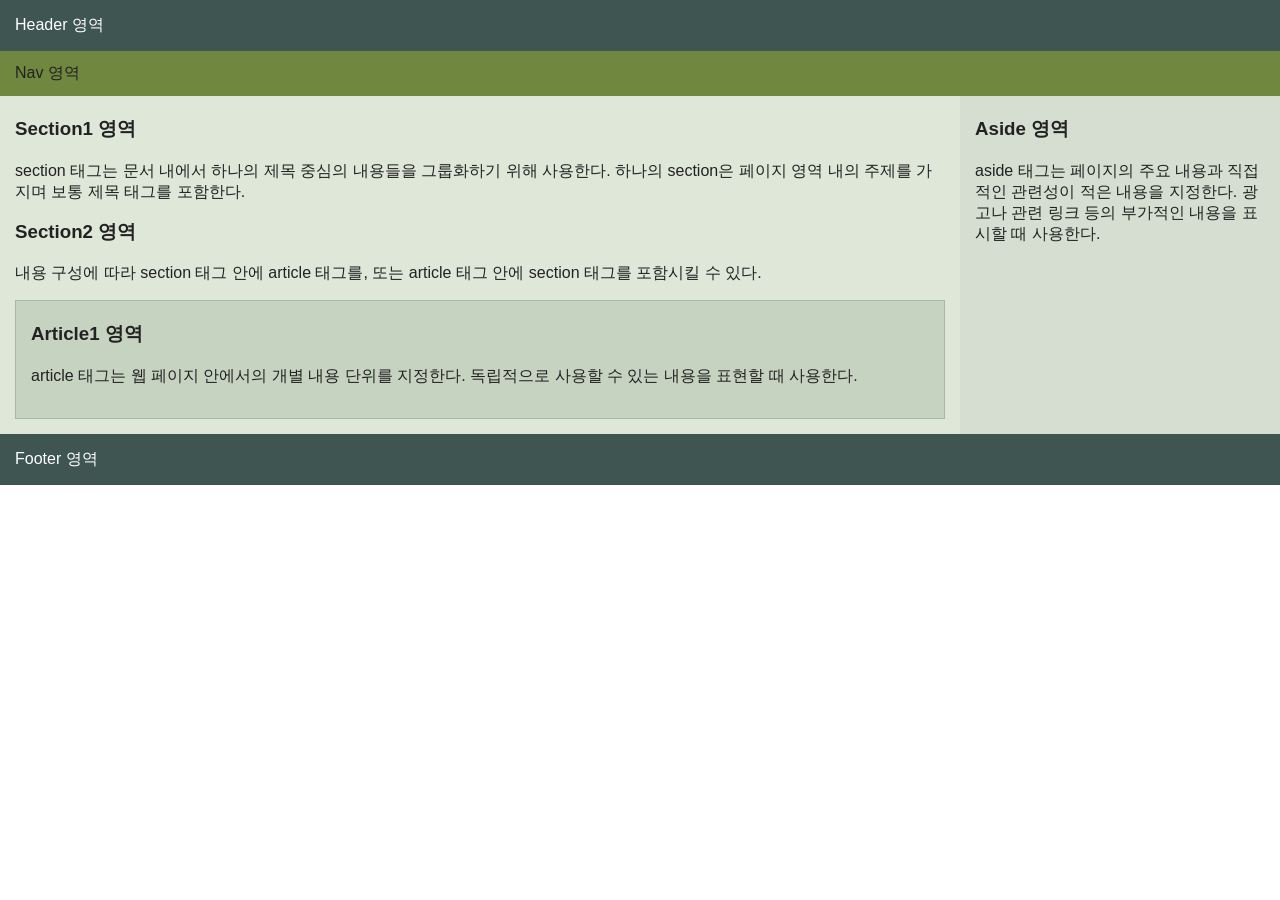
==== index.html @ 1e2e7b55 "Rename asdf.html to index.html" ====
<!DOCTYPE html>
<html lang="ko">
<head>
    <meta charset="UTF-8">
    <meta name="viewport"
          content="width=device-width, initial-scale=1.0">

    <title>HTML5 시맨틱 태그 레이아웃</title>

    <style>
        * {
            box-sizing: border-box;
        }

        body {
            margin: 0;
            font-family: Arial, sans-serif;
            color: #222;
        }

        /* Header */
        header {
            background-color: #3f5551;
            color: white;
            padding: 15px;
        }

        /* Nav */
        nav {
            background-color: #70873f;
            padding: 12px 15px;
        }

        /* section과 aside를 항상 좌우 배치 */
        main {
            display: flex;
            flex-direction: row;
            width: 100%;
            background-color: #dfe7d8;
        }

        /* 왼쪽 영역 */
        section {
            flex: 1;
            min-width: 0;
            padding: 15px;
            background-color: #dfe7d8;
        }

        /* Article */
        article {
            background-color: #c7d3c1;
            border: 1px solid #aab7a5;
            padding: 15px;
            margin-top: 15px;
        }

        /* 오른쪽 Aside */
        aside {
            width: 25%;
            min-width: 120px;

            padding: 15px;
            background-color: #d5ded0;

            /* 절대 아래로 내려가지 않게 */
            flex-shrink: 0;
        }

        /* Footer */
        footer {
            background-color: #3f5551;
            color: white;
            padding: 15px;
        }

        h3 {
            margin-top: 5px;
        }

        /*
         화면이 작아져도 aside를 아래로 내리지 않음
        */
        @media screen and (max-width: 768px) {

            main {
                flex-direction: row;
            }

            section {
                flex: 1;
                min-width: 0;
            }

            aside {
                width: 120px;
                min-width: 120px;
            }
        }
    </style>
</head>

<body>

<header>
    Header 영역
</header>

<nav>
    Nav 영역
</nav>

<main>

    <section>

        <h3>Section1 영역</h3>

        <p>
            section 태그는 문서 내에서 하나의 제목 중심의
            내용들을 그룹화하기 위해 사용한다.
            하나의 section은 페이지 영역 내의 주제를 가지며
            보통 제목 태그를 포함한다.
        </p>

        <h3>Section2 영역</h3>

        <p>
            내용 구성에 따라 section 태그 안에 article 태그를,
            또는 article 태그 안에 section 태그를
            포함시킬 수 있다.
        </p>

        <article>
            <h3>Article1 영역</h3>

            <p>
                article 태그는 웹 페이지 안에서의 개별 내용
                단위를 지정한다. 독립적으로 사용할 수 있는
                내용을 표현할 때 사용한다.
            </p>
        </article>

    </section>


    <aside>

        <h3>Aside 영역</h3>

        <p>
            aside 태그는 페이지의 주요 내용과
            직접적인 관련성이 적은 내용을 지정한다.
            광고나 관련 링크 등의 부가적인 내용을
            표시할 때 사용한다.
        </p>

    </aside>

</main>


<footer>
    Footer 영역
</footer>

</body>
</html>
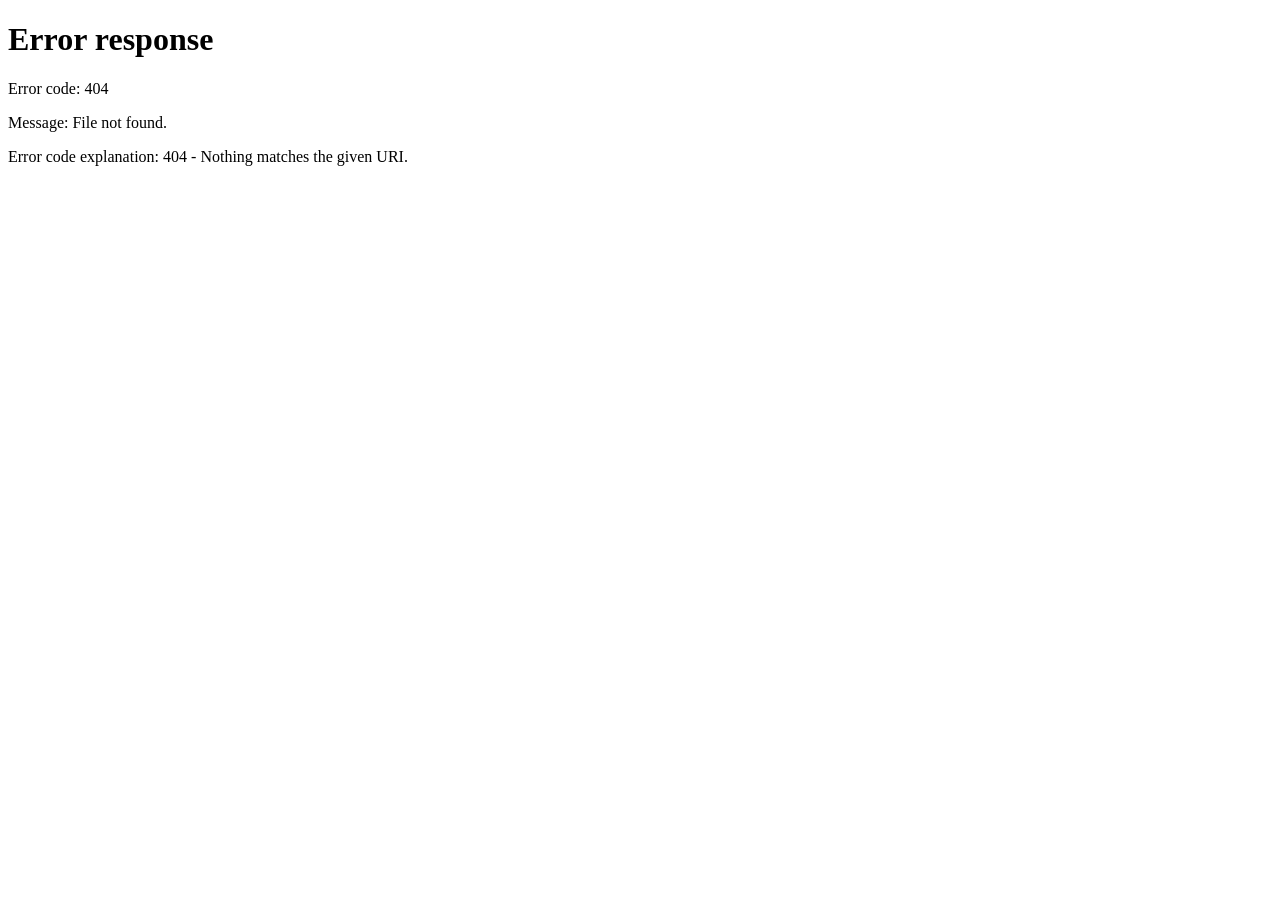
==== commit 020437ae: "Add files via upload" ====
--- a/index.html
+++ b/index.html
@@ -1,168 +1 @@
-<!DOCTYPE html>
-<html lang="ko">
-<head>
-    <meta charset="UTF-8">
-    <meta name="viewport"
-          content="width=device-width, initial-scale=1.0">
-
-    <title>HTML5 시맨틱 태그 레이아웃</title>
-
-    <style>
-        * {
-            box-sizing: border-box;
-        }
-
-        body {
-            margin: 0;
-            font-family: Arial, sans-serif;
-            color: #222;
-        }
-
-        /* Header */
-        header {
-            background-color: #3f5551;
-            color: white;
-            padding: 15px;
-        }
-
-        /* Nav */
-        nav {
-            background-color: #70873f;
-            padding: 12px 15px;
-        }
-
-        /* section과 aside를 항상 좌우 배치 */
-        main {
-            display: flex;
-            flex-direction: row;
-            width: 100%;
-            background-color: #dfe7d8;
-        }
-
-        /* 왼쪽 영역 */
-        section {
-            flex: 1;
-            min-width: 0;
-            padding: 15px;
-            background-color: #dfe7d8;
-        }
-
-        /* Article */
-        article {
-            background-color: #c7d3c1;
-            border: 1px solid #aab7a5;
-            padding: 15px;
-            margin-top: 15px;
-        }
-
-        /* 오른쪽 Aside */
-        aside {
-            width: 25%;
-            min-width: 120px;
-
-            padding: 15px;
-            background-color: #d5ded0;
-
-            /* 절대 아래로 내려가지 않게 */
-            flex-shrink: 0;
-        }
-
-        /* Footer */
-        footer {
-            background-color: #3f5551;
-            color: white;
-            padding: 15px;
-        }
-
-        h3 {
-            margin-top: 5px;
-        }
-
-        /*
-         화면이 작아져도 aside를 아래로 내리지 않음
-        */
-        @media screen and (max-width: 768px) {
-
-            main {
-                flex-direction: row;
-            }
-
-            section {
-                flex: 1;
-                min-width: 0;
-            }
-
-            aside {
-                width: 120px;
-                min-width: 120px;
-            }
-        }
-    </style>
-</head>
-
-<body>
-
-<header>
-    Header 영역
-</header>
-
-<nav>
-    Nav 영역
-</nav>
-
-<main>
-
-    <section>
-
-        <h3>Section1 영역</h3>
-
-        <p>
-            section 태그는 문서 내에서 하나의 제목 중심의
-            내용들을 그룹화하기 위해 사용한다.
-            하나의 section은 페이지 영역 내의 주제를 가지며
-            보통 제목 태그를 포함한다.
-        </p>
-
-        <h3>Section2 영역</h3>
-
-        <p>
-            내용 구성에 따라 section 태그 안에 article 태그를,
-            또는 article 태그 안에 section 태그를
-            포함시킬 수 있다.
-        </p>
-
-        <article>
-            <h3>Article1 영역</h3>
-
-            <p>
-                article 태그는 웹 페이지 안에서의 개별 내용
-                단위를 지정한다. 독립적으로 사용할 수 있는
-                내용을 표현할 때 사용한다.
-            </p>
-        </article>
-
-    </section>
-
-
-    <aside>
-
-        <h3>Aside 영역</h3>
-
-        <p>
-            aside 태그는 페이지의 주요 내용과
-            직접적인 관련성이 적은 내용을 지정한다.
-            광고나 관련 링크 등의 부가적인 내용을
-            표시할 때 사용한다.
-        </p>
-
-    </aside>
-
-</main>
-
-
-<footer>
-    Footer 영역
-</footer>
-
-</body>
-</html>
+<!doctype html><html lang="ko"><head><meta charset="utf-8"><meta name="viewport" content="width=device-width,initial-scale=1"><meta http-equiv="refresh" content="0;url=mintro.html"><title>나의 포트폴리오</title><link rel="icon" type="image/png" href="../images/portfolio-icon.png"></head><body><p><a href="mintro.html">포트폴리오로 이동</a></p></body></html>
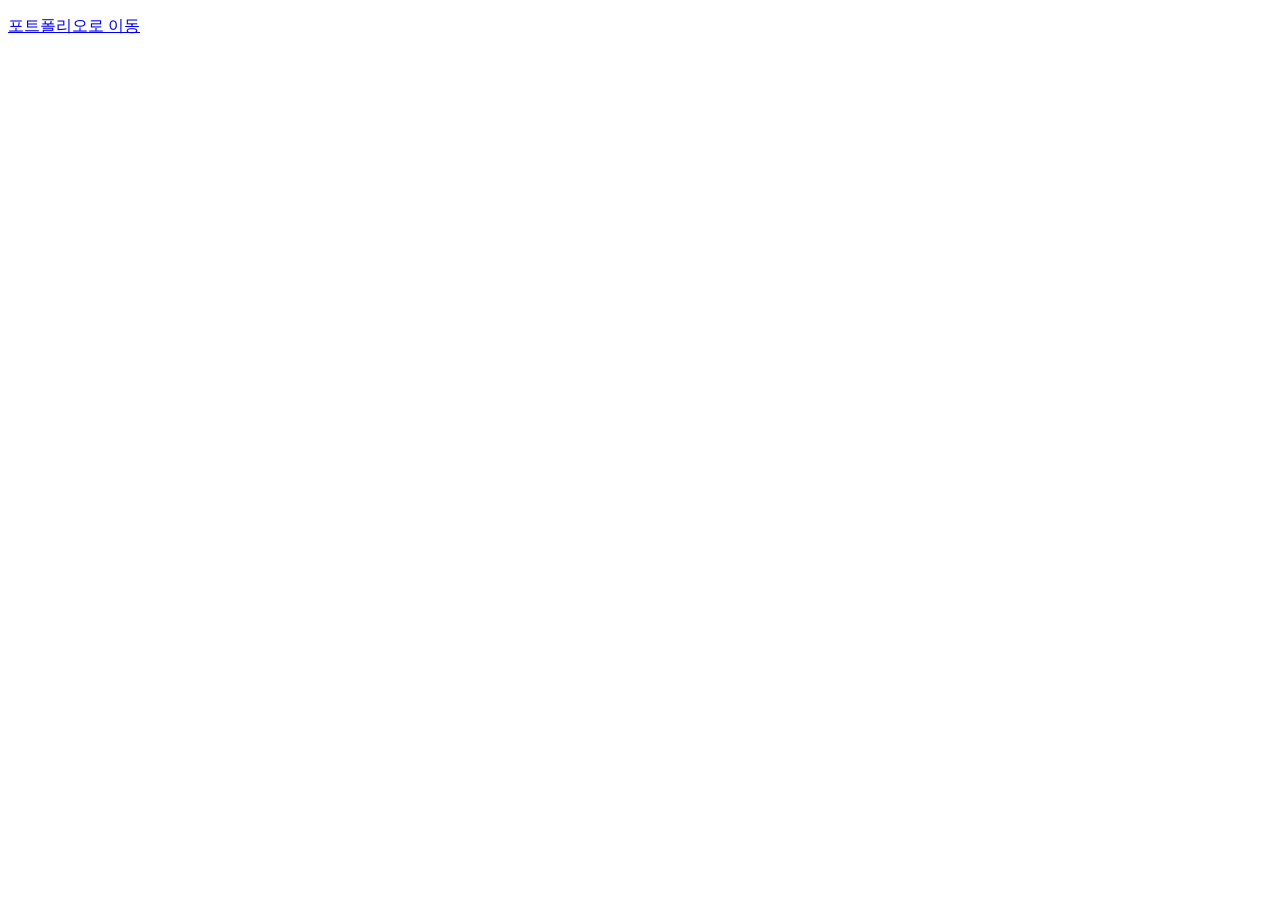
==== commit d273d16d: "Refactor index.html for improved formatting Formatted HTML structure for better readability." ====
--- a/index.html
+++ b/index.html
@@ -1 +1,13 @@
-<!doctype html><html lang="ko"><head><meta charset="utf-8"><meta name="viewport" content="width=device-width,initial-scale=1"><meta http-equiv="refresh" content="0;url=mintro.html"><title>나의 포트폴리오</title><link rel="icon" type="image/png" href="../images/portfolio-icon.png"></head><body><p><a href="mintro.html">포트폴리오로 이동</a></p></body></html>
+<!doctype html>
+<html lang="ko">
+  <head>
+    <meta charset="utf-8">
+    <meta name="viewport" content="width=device-width,initial-scale=1
+      meta http-equiv="refresh" content="0;url=mintro.html">
+    <title>나의 포트폴리오</title>
+    <link rel="icon" type="image/png" href="../images/portfolio-icon.png"></head><body>
+      <p>
+        <a href="mintro.html">포트폴리오로 이동</a>
+      </p>
+    </body>
+</html>
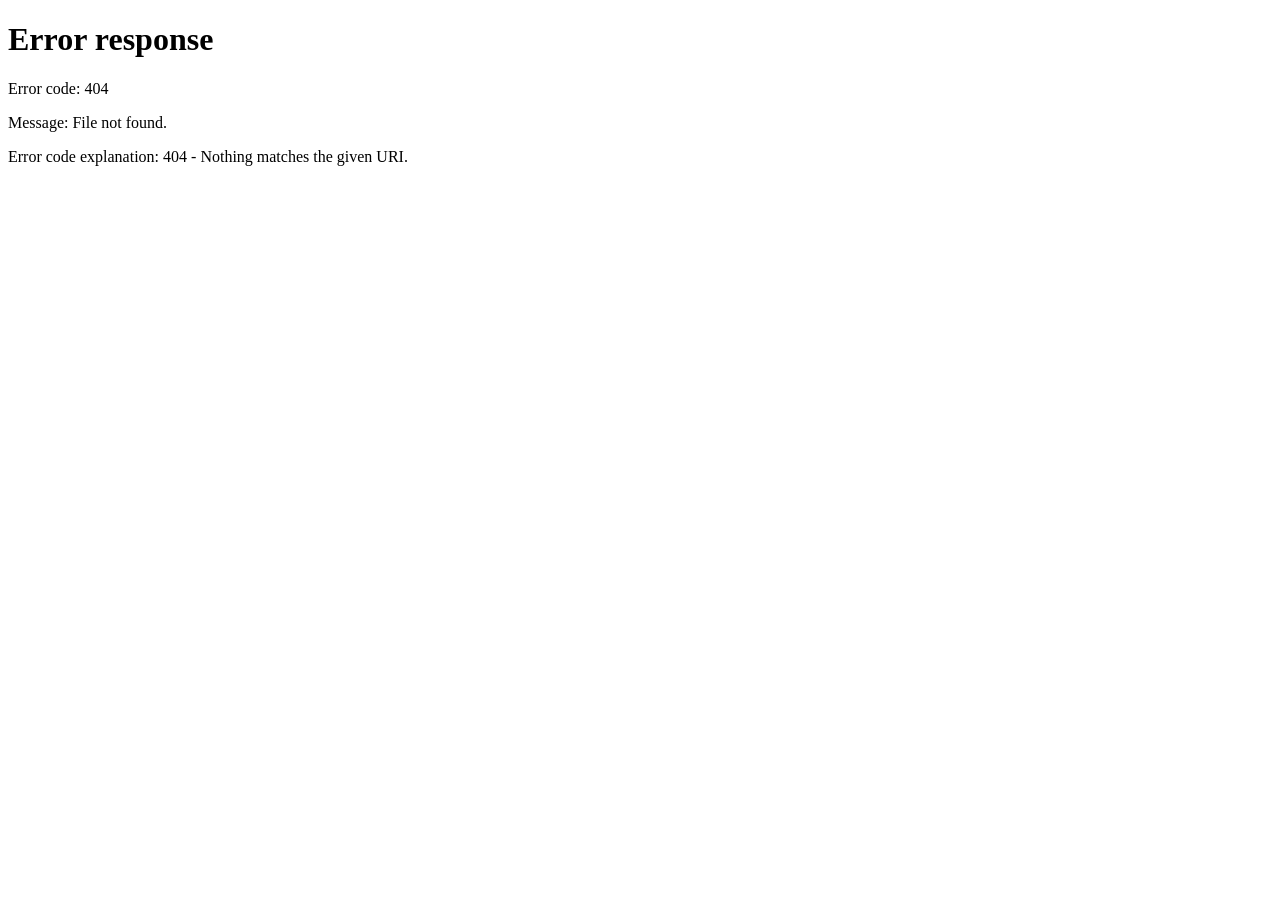
==== commit 9709e0d0: "Fix HTML structure and update meta tags" ====
--- a/index.html
+++ b/index.html
@@ -1,13 +1,21 @@
-<!doctype html>
+<!DOCTYPE html>
 <html lang="ko">
-  <head>
+
+<head>
     <meta charset="utf-8">
-    <meta name="viewport" content="width=device-width,initial-scale=1
-      meta http-equiv="refresh" content="0;url=mintro.html">
+    <meta name="viewport" content="width=device-width, initial-scale=1">
+
+    <meta http-equiv="refresh" content="0;url=mintro.html">
+
     <title>나의 포트폴리오</title>
-    <link rel="icon" type="image/png" href="../images/portfolio-icon.png"></head><body>
-      <p>
+
+    <link rel="icon" type="image/png" href="../images/portfolio-icon.png">
+</head>
+
+<body>
+    <p>
         <a href="mintro.html">포트폴리오로 이동</a>
-      </p>
-    </body>
+    </p>
+</body>
+
 </html>
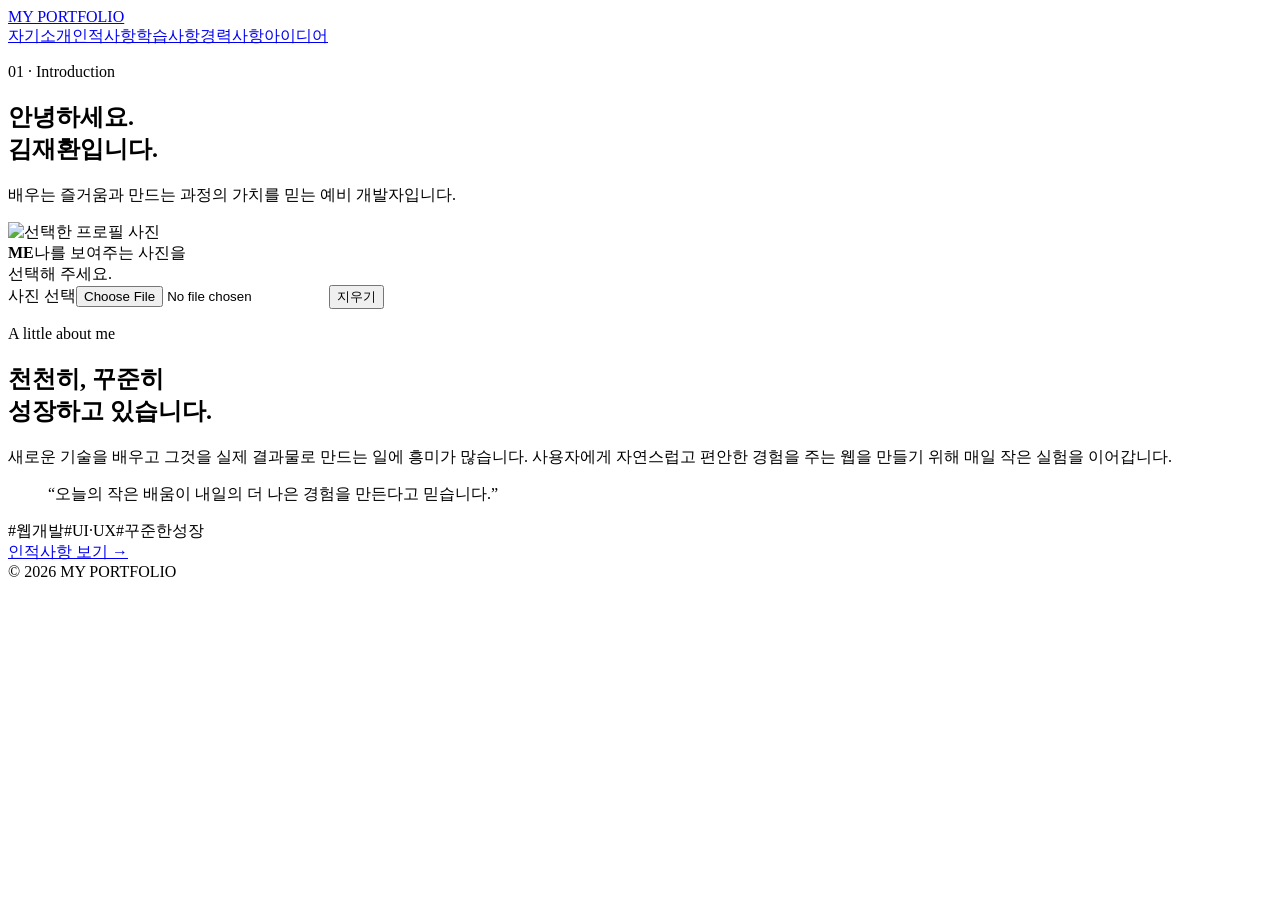
==== commit c26e87a5: "Rename mintro.html to index.html" ====
--- a/index.html
+++ b/index.html
@@ -1,21 +1,5 @@
-<!DOCTYPE html>
-<html lang="ko">
-
-<head>
-    <meta charset="utf-8">
-    <meta name="viewport" content="width=device-width, initial-scale=1">
-
-    <meta http-equiv="refresh" content="0;url=mintro.html">
-
-    <title>나의 포트폴리오</title>
-
-    <link rel="icon" type="image/png" href="../images/portfolio-icon.png">
-</head>
-
-<body>
-    <p>
-        <a href="mintro.html">포트폴리오로 이동</a>
-    </p>
-</body>
-
-</html>
+<!doctype html><html lang="ko"><head><meta charset="utf-8"><meta name="viewport" content="width=device-width,initial-scale=1"><title>자기소개 | 나의 포트폴리오</title><link rel="icon" type="image/png" href="../images/portfolio-icon.png"><link rel="stylesheet" href="../css/mportfolio.css"></head><body>
+<header class="site-header"><nav class="nav shell"><a class="logo" href="mintro.html">MY PORTFOLIO</a><div class="nav-links"><a class="active" href="mintro.html">자기소개</a><a href="minfo.html">인적사항</a><a href="mstudy.html">학습사항</a><a href="mcareer.html">경력사항</a><a href="mideas.html">아이디어</a></div></nav></header>
+<script src="../js/music.js" defer></script>
+<main><section class="page-hero"><div class="shell"><p class="kicker">01 · Introduction</p><h1>안녕하세요.<br>김재환입니다.</h1><p>배우는 즐거움과 만드는 과정의 가치를 믿는 예비 개발자입니다.</p></div></section><section class="content shell"><div class="intro-grid"><div class="photo-card"><div class="photo-frame"><img id="preview" alt="선택한 프로필 사진"><div class="photo-placeholder" id="placeholder"><b>ME</b>나를 보여주는 사진을<br>선택해 주세요.</div></div><div class="photo-tools"><label class="button primary" for="photoInput">사진 선택</label><input id="photoInput" type="file" accept="image/*"><button class="button" id="removePhoto">지우기</button></div></div><div class="intro-copy"><p class="kicker">A little about me</p><h2>천천히, 꾸준히<br>성장하고 있습니다.</h2><p class="lead">새로운 기술을 배우고 그것을 실제 결과물로 만드는 일에 흥미가 많습니다. 사용자에게 자연스럽고 편안한 경험을 주는 웹을 만들기 위해 매일 작은 실험을 이어갑니다.</p><blockquote class="quote">“오늘의 작은 배움이 내일의 더 나은 경험을 만든다고 믿습니다.”</blockquote><div class="tags"><span class="tag">#웹개발</span><span class="tag">#UI·UX</span><span class="tag">#꾸준한성장</span></div></div></div><div class="next-links"><span></span><a href="minfo.html">인적사항 보기 →</a></div></section></main><footer class="site-footer">© 2026 MY PORTFOLIO</footer>
+<script>const i=document.querySelector('#photoInput'),p=document.querySelector('#preview'),h=document.querySelector('#placeholder');let u='';i.onchange=()=>{const f=i.files?.[0];if(!f||!f.type.startsWith('image/'))return;if(u)URL.revokeObjectURL(u);u=URL.createObjectURL(f);p.src=u;p.classList.add('visible');h.hidden=true};document.querySelector('#removePhoto').onclick=()=>{if(u)URL.revokeObjectURL(u);u='';p.removeAttribute('src');p.classList.remove('visible');h.hidden=false;i.value=''}</script></body></html>
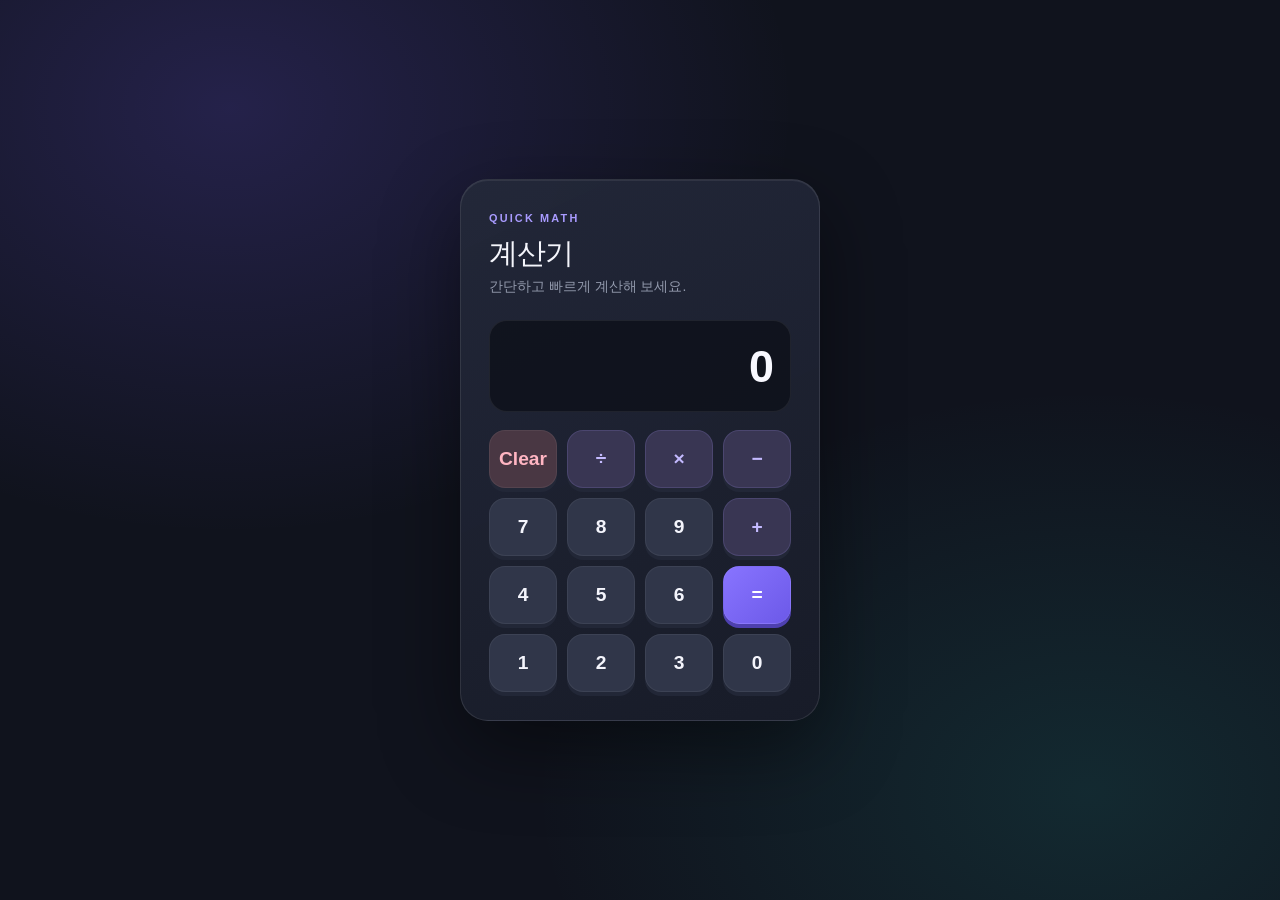
==== commit 6b097d25: "Add files via upload 바이브 코딩 1주차" ====
--- a/index.html
+++ b/index.html
@@ -1,5 +1,38 @@
-<!doctype html><html lang="ko"><head><meta charset="utf-8"><meta name="viewport" content="width=device-width,initial-scale=1"><title>자기소개 | 나의 포트폴리오</title><link rel="icon" type="image/png" href="../images/portfolio-icon.png"><link rel="stylesheet" href="../css/mportfolio.css"></head><body>
-<header class="site-header"><nav class="nav shell"><a class="logo" href="mintro.html">MY PORTFOLIO</a><div class="nav-links"><a class="active" href="mintro.html">자기소개</a><a href="minfo.html">인적사항</a><a href="mstudy.html">학습사항</a><a href="mcareer.html">경력사항</a><a href="mideas.html">아이디어</a></div></nav></header>
-<script src="../js/music.js" defer></script>
-<main><section class="page-hero"><div class="shell"><p class="kicker">01 · Introduction</p><h1>안녕하세요.<br>김재환입니다.</h1><p>배우는 즐거움과 만드는 과정의 가치를 믿는 예비 개발자입니다.</p></div></section><section class="content shell"><div class="intro-grid"><div class="photo-card"><div class="photo-frame"><img id="preview" alt="선택한 프로필 사진"><div class="photo-placeholder" id="placeholder"><b>ME</b>나를 보여주는 사진을<br>선택해 주세요.</div></div><div class="photo-tools"><label class="button primary" for="photoInput">사진 선택</label><input id="photoInput" type="file" accept="image/*"><button class="button" id="removePhoto">지우기</button></div></div><div class="intro-copy"><p class="kicker">A little about me</p><h2>천천히, 꾸준히<br>성장하고 있습니다.</h2><p class="lead">새로운 기술을 배우고 그것을 실제 결과물로 만드는 일에 흥미가 많습니다. 사용자에게 자연스럽고 편안한 경험을 주는 웹을 만들기 위해 매일 작은 실험을 이어갑니다.</p><blockquote class="quote">“오늘의 작은 배움이 내일의 더 나은 경험을 만든다고 믿습니다.”</blockquote><div class="tags"><span class="tag">#웹개발</span><span class="tag">#UI·UX</span><span class="tag">#꾸준한성장</span></div></div></div><div class="next-links"><span></span><a href="minfo.html">인적사항 보기 →</a></div></section></main><footer class="site-footer">© 2026 MY PORTFOLIO</footer>
-<script>const i=document.querySelector('#photoInput'),p=document.querySelector('#preview'),h=document.querySelector('#placeholder');let u='';i.onchange=()=>{const f=i.files?.[0];if(!f||!f.type.startsWith('image/'))return;if(u)URL.revokeObjectURL(u);u=URL.createObjectURL(f);p.src=u;p.classList.add('visible');h.hidden=true};document.querySelector('#removePhoto').onclick=()=>{if(u)URL.revokeObjectURL(u);u='';p.removeAttribute('src');p.classList.remove('visible');h.hidden=false;i.value=''}</script></body></html>
+<!doctype html> <!-- HTML5 문서 형식을 선언합니다. -->
+<html lang="ko"> <!-- 문서의 기본 언어를 한국어로 설정합니다. -->
+<head> <!-- 문서 설정 영역을 시작합니다. -->
+<meta charset="UTF-8"> <!-- 한글이 깨지지 않도록 문자 인코딩을 설정합니다. -->
+<meta name="viewport" content="width=device-width, initial-scale=1.0"> <!-- 모바일 화면 너비에 맞춥니다. -->
+<title>간단한 계산기</title> <!-- 브라우저 탭에 표시할 제목입니다. -->
+<link rel="stylesheet" href="css/style.css"> <!-- 외부 CSS 파일을 연결합니다. -->
+</head> <!-- 문서 설정 영역을 끝냅니다. -->
+<body> <!-- 계산기 전체 화면을 구성합니다. -->
+<main class="calculator" aria-labelledby="calculator-title"> <!-- 계산기 카드 영역을 시작합니다. -->
+<header class="calculator-header"> <!-- 계산기 제목 영역을 시작합니다. -->
+<span class="eyebrow">QUICK MATH</span> <!-- 계산기의 짧은 설명을 표시합니다. -->
+<h1 id="calculator-title">계산기</h1> <!-- 계산기 제목을 표시합니다. -->
+<p>간단하고 빠르게 계산해 보세요.</p> <!-- 사용 안내를 표시합니다. -->
+</header> <!-- 계산기 제목 영역을 끝냅니다. -->
+<output id="display" aria-label="계산 결과" aria-live="polite">0</output> <!-- 계산 결과와 입력을 표시합니다. -->
+<div class="button-grid" aria-label="계산기 버튼"> <!-- 버튼을 네 열로 배치합니다. -->
+<button type="button" data-action="clear">Clear</button> <!-- 입력과 계산 상태를 지우는 버튼입니다. -->
+<button type="button" data-operator="/">÷</button> <!-- 나눗셈 버튼입니다. -->
+<button type="button" data-operator="*">×</button> <!-- 곱셈 버튼입니다. -->
+<button type="button" data-operator="-">−</button> <!-- 뺄셈 버튼입니다. -->
+<button type="button" data-number="7">7</button> <!-- 숫자 7 입력 버튼입니다. -->
+<button type="button" data-number="8">8</button> <!-- 숫자 8 입력 버튼입니다. -->
+<button type="button" data-number="9">9</button> <!-- 숫자 9 입력 버튼입니다. -->
+<button type="button" data-operator="+">+</button> <!-- 덧셈 버튼입니다. -->
+<button type="button" data-number="4">4</button> <!-- 숫자 4 입력 버튼입니다. -->
+<button type="button" data-number="5">5</button> <!-- 숫자 5 입력 버튼입니다. -->
+<button type="button" data-number="6">6</button> <!-- 숫자 6 입력 버튼입니다. -->
+<button type="button" data-action="equals">=</button> <!-- 현재 계산을 완료하는 버튼입니다. -->
+<button type="button" data-number="1">1</button> <!-- 숫자 1 입력 버튼입니다. -->
+<button type="button" data-number="2">2</button> <!-- 숫자 2 입력 버튼입니다. -->
+<button type="button" data-number="3">3</button> <!-- 숫자 3 입력 버튼입니다. -->
+<button type="button" data-number="0">0</button> <!-- 숫자 0 입력 버튼입니다. -->
+</div> <!-- 버튼 배치 영역을 끝냅니다. -->
+</main> <!-- 계산기 카드 영역을 끝냅니다. -->
+<script src="js/script.js"></script> <!-- 외부 JavaScript 파일을 연결합니다. -->
+</body> <!-- 화면 내용을 끝냅니다. -->
+</html> <!-- HTML 문서를 끝냅니다. -->
--- a/css/style.css
+++ b/css/style.css
@@ -0,0 +1,155 @@
+:root {
+color-scheme: dark;
+font-family: "Segoe UI", "Noto Sans KR", sans-serif;
+font-synthesis: none;
+text-rendering: optimizeLegibility;
+background: #10131d;
+color: #f5f6fc;
+}
+
+* {
+box-sizing: border-box;
+}
+
+body {
+min-height: 100vh;
+margin: 0;
+display: grid;
+place-items: center;
+padding: 24px;
+background:
+radial-gradient(ellipse at 18% 12%, rgba(119, 92, 255, 0.2), transparent 38%),
+radial-gradient(ellipse at 85% 88%, rgba(39, 193, 181, 0.13), transparent 36%),
+#10131d;
+}
+
+.calculator {
+width: min(100%, 360px);
+padding: 28px;
+border: 1px solid rgba(255, 255, 255, 0.1);
+border-radius: 28px;
+background: linear-gradient(155deg, rgba(35, 40, 57, 0.96), rgba(24, 28, 41, 0.98));
+box-shadow: 0 28px 80px rgba(0, 0, 0, 0.45), inset 0 1px rgba(255, 255, 255, 0.07);
+}
+
+.calculator-header {
+margin-bottom: 24px;
+}
+
+.eyebrow {
+color: #a99bff;
+font-size: 0.68rem;
+font-weight: 800;
+letter-spacing: 0.2em;
+}
+
+h1 {
+margin: 8px 0 4px;
+font-size: 1.8rem;
+letter-spacing: -0.04em;
+}
+
+.calculator-header p {
+margin: 0;
+color: #9299ac;
+font-size: 0.86rem;
+}
+
+#display {
+display: flex;
+min-height: 92px;
+align-items: center;
+justify-content: flex-end;
+overflow: hidden;
+margin-bottom: 18px;
+padding: 18px;
+border: 1px solid rgba(255, 255, 255, 0.07);
+border-radius: 18px;
+background: rgba(12, 15, 23, 0.72);
+color: #f8f8ff;
+font-size: clamp(2rem, 11vw, 2.8rem);
+font-variant-numeric: tabular-nums;
+font-weight: 600;
+letter-spacing: -0.04em;
+text-align: right;
+}
+
+.button-grid {
+display: grid;
+grid-template-columns: repeat(4, minmax(0, 1fr));
+gap: 10px;
+}
+
+button {
+min-width: 0;
+min-height: 58px;
+border: 1px solid rgba(255, 255, 255, 0.06);
+border-radius: 16px;
+background: #303649;
+box-shadow: 0 4px 0 #222737;
+color: #f4f5fc;
+cursor: pointer;
+font: inherit;
+font-size: 1.2rem;
+font-weight: 600;
+transition: transform 120ms ease, background-color 120ms ease, box-shadow 120ms ease;
+}
+
+button:hover {
+background: #3a4158;
+}
+
+button:active {
+transform: translateY(3px);
+box-shadow: 0 1px 0 #222737;
+}
+
+button:focus-visible {
+outline: 3px solid #a99bff;
+outline-offset: 3px;
+}
+
+button[data-operator] {
+border-color: rgba(169, 155, 255, 0.16);
+background: #393653;
+color: #c4baff;
+}
+
+button[data-operator]:hover {
+background: #484267;
+}
+
+button[data-action="clear"] {
+background: #493743;
+color: #ffb5c2;
+}
+
+button[data-action="clear"]:hover {
+background: #5a404f;
+}
+
+button[data-action="equals"] {
+background: linear-gradient(135deg, #8874ff, #6c59e8);
+box-shadow: 0 4px 0 #4e40b0;
+color: #fff;
+}
+
+button[data-action="equals"]:hover {
+background: linear-gradient(135deg, #9887ff, #7a68f0);
+}
+
+@media (max-width: 380px) {
+.calculator {
+padding: 22px;
+}
+
+.button-grid {
+gap: 8px;
+}
+}
+
+@media (prefers-reduced-motion: reduce) {
+button {
+transition: none;
+}
+}
